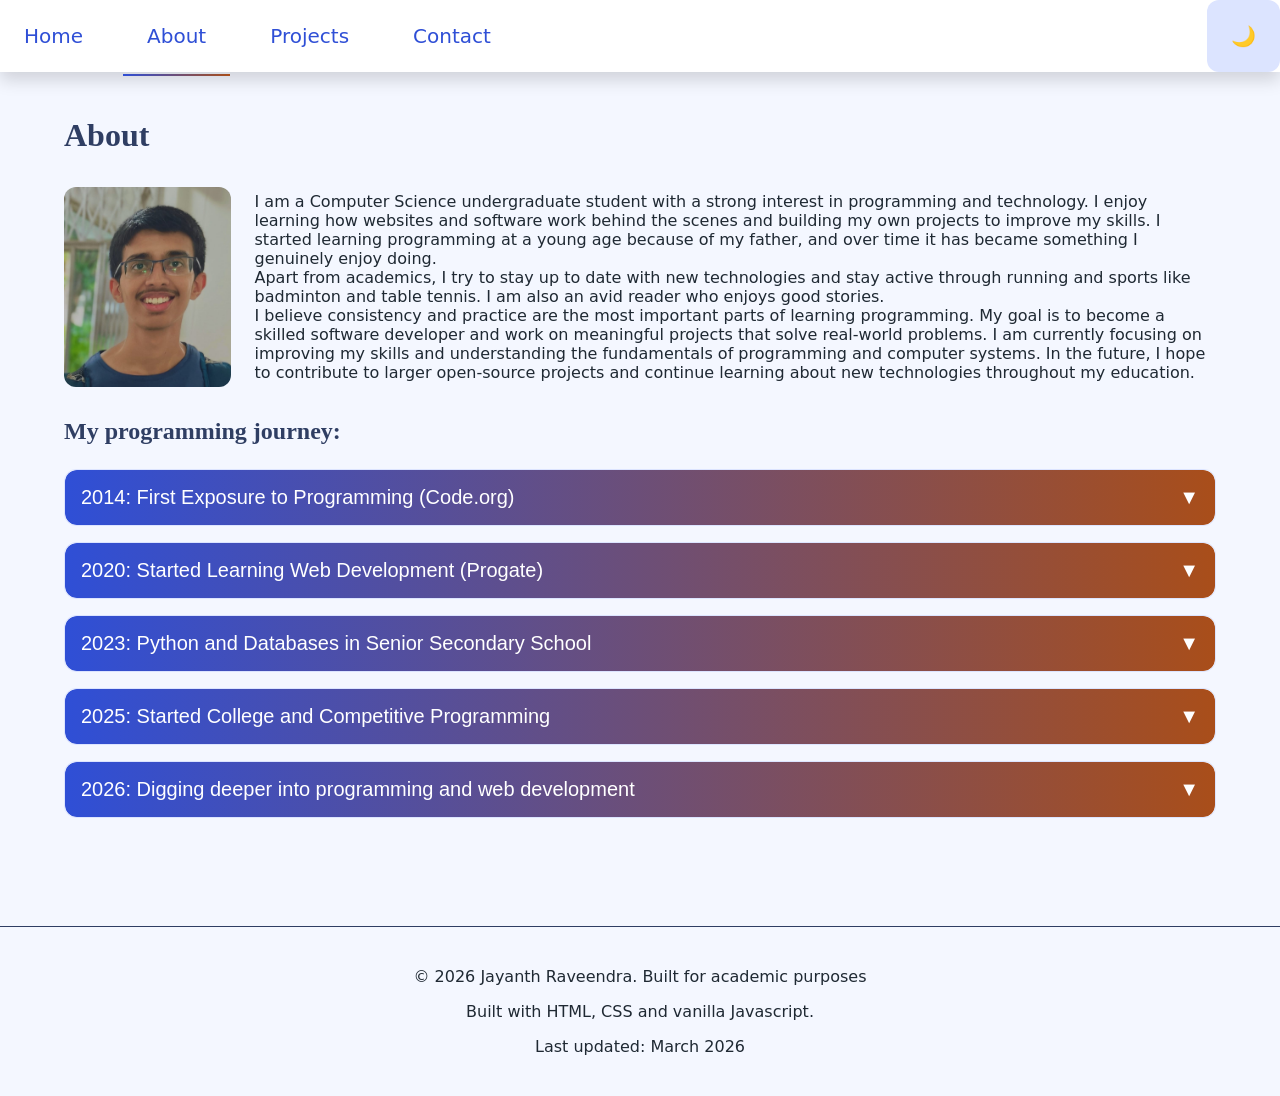
==== about.html @ 7b7f4084 "Final commit - critical fixes - Added no-js.css to handle Javascript disabled properly - Modified th" ====
<!DOCTYPE html>
<html lang="en">
    <head>
        <meta name="viewport" content="width=device-width, initial-scale=1">
        <link rel="stylesheet" href="css/style.css">
        <noscript>
            <link rel="stylesheet" href="css/no-js.css">
        </noscript>
        <link rel="icon" type="image/png" href="images/favicon.png">
        <meta charset="utf-8">
        <title>About</title>
        <script src="js/flash-theme.js"></script>
    </head>
    <body>
        <div id="progress-bar" role="progressbar" aria-valuemin="0" aria-valuemax="100" aria-valuenow="0"></div>
        <a href="#main-content" class="skip-link">Skip to main content</a>

        <header>
            <nav class="navbar">
                <a href="index.html">Home</a>
                <a href="about.html" class="active">About</a>
                <a href="projects.html">Projects</a>
                <a href="contact.html">Contact</a>
                <button id="theme-toggle" class="btn-animated" aria-label="Toggle dark mode" aria-pressed="false">🌙</button>
            </nav>
        </header>
        
        <main id="main-content">
            <h1 class="page-title">About</h1>
        
            <div class="about-statement">   
                <img id="self-img" src="images/pfp.jpg" alt="Profile photo of Jayanth Raveendra" height="200" width="200">
                <p>
                    I am a Computer Science undergraduate student with a strong interest in programming and technology.
                    I enjoy learning how websites and software work behind the scenes and building my own projects to
                    improve my skills. I started learning programming at a young age because of my father, and over time
                    it has became something I genuinely enjoy doing. <br>
                    Apart from academics, I try to stay up to date with
                    new technologies and stay active through running and sports like badminton and table tennis. I am also 
                    an avid reader who enjoys good stories. <br>
                    I believe consistency and practice are the most important parts
                    of learning programming. My goal is to become a skilled software developer and work on meaningful projects
                    that solve real-world problems. I am currently focusing on improving my skills and understanding the
                    fundamentals of programming and computer systems. In the future, I hope to contribute to larger open-source
                    projects and continue learning about new technologies throughout my education.
                </p>
            </div>

            <h2 class="timeline-title">My programming journey:</h2>
            <ul id="timeline">
                <li>
                    <button class="toggle" aria-expanded="false">2014: First Exposure to Programming (Code.org)</button>
                    <div class="content">
                        My father started my programming journey when I was in primary school.
                        I learnt to code on a great website called <a href="https://code.org/en-US" target="_blank" rel="noopener noreferrer">Code.org</a>.
                        It taught basic coding concepts with great stories and block coding.
                        Code.org had a concept of 'Hour of Code' where they had activities 
                        that would take an hour and would be a good learning experience.
                        It taught me my basics and made me really enjoy coding.
                        I also dabbled in the turtle drawing software and QBASIC in middle school.
                    </div>
                </li>

                <li>
                    <button class="toggle" aria-expanded="false">2020: Started Learning Web Development (Progate)</button>
                    <div class="content">
                        When COVID began, I felt like learning new things and spending my time well. 
                        I came across a website called <a href="https://progate.com/" target="_blank" rel="noopener noreferrer">Progate.com</a>
                        that taught Web develeopment for free. I learnt about HTML, CSS and even Javascript there. My father encouraged me to
                        try more languages on the website, and together we completed the basics of many languages - more about this is available
                        in the <a href="projects.html">Projects page</a>.
                    </div>
                </li>

                <li>
                    <button class="toggle" aria-expanded="false">2023: Python and Databases in Senior Secondary School</button>
                    <div class="content">
                        During my 11th and 12th grades, I took Computer Science as my elective under Science stream.
                        I learnt about Python in-depth and was introduced to MySQL and how to interact with the DBMS using Python.
                        My teacher insisted on knowing how and what Python's built-in functions did and always made us code their functionality manually.
                        As part of the mandatory project, I built a cooking guide with two of my classmates using Python's tkinter library and mySQL.
                        The program could accept new recipes from the user, search for recipes from the connected MySQL database, generate meal plans
                        for the week and accomodate dietary restrictions.
                    </div>
                </li>

                <li>
                    <button class="toggle" aria-expanded="false">2025: Started College and Competitive Programming</button>
                    <div class="content">
                        My journey took on new wings in college: I learnt C and academics required
                        constant practice and learning of various interesting topics like recursion,
                        dynamic programming, structs, file operations, makefiles, etc. I started competetive
                        programming on various websites like Codeforces, CSES, Leetcode, Atcoder and USACO.
                        I participated in multiple Codeforces contests as a rated participant. I also
                        participated in various hackathons held in the college: build2break and Megathon 2025.
                        I got hand-on learning from these events. These experiences helped me in making the CLI
                        version of 'Twixt!' using only C - more on the <a href="projects.html">Projects page</a>.
                        I also worked on keeping myself fit - I ran in an untimed 5k run with my friends,
                        which was enjoyable and really showed me the importance of grit and perseverance.
                    </div>
                </li>

                <li>
                    <button class="toggle" aria-expanded="false">2026: Digging deeper into programming and web development</button>
                    <div class="content">
                        In the second semester, I built upon C and learnt C++ and its STL. 
                        I participated in more Codeforces contests and also Lockout 2026. 
                        Learnt about different data structures: stacks, queues, heaps, binary trees,
                        graphs and algorithms like BFS, DFS, Kahn's.
                        I also learnt shell-scripting, Python, HTML, CSS and Javascript, which have 
                        been very interesting and have broadened my skill set and experience. For example,
                        I have custom active shell-scripts running on my laptop to fix small bugs in my Linux Fedora distro.
                        Furthermore, I ran a timed 5k run finishing it in 30 minutes which is my current personal best.
                    </div>
                </li>
            </ul>

            <div id="resume-prompt" hidden aria-live="polite">
                Resume where you left off?
                <button id="resume-btn" class="btn-animated">Yes</button>
            </div>
        </main>
        
        <footer>
            <p>©️ 2026 Jayanth Raveendra. Built for academic purposes</p>
            <p>Built with HTML, CSS and vanilla Javascript.</p>
            <p>Last updated: March 2026</p>
        </footer>

        <script src="js/toggle.js"></script>
        <script src="js/timeline.js"></script>
        <script type="module" src="js/import-progress.js"></script>
    </body>
</html>
---- css/style.css ----
:root {
    /* Colour Palette - default light theme*/
    --colour-bg: #f4f7ff;
    --colour-surface: #ffffff;
    --colour-primary: #2f4fd6;
    --colour-primary-dark: #2f3e63;                             
    --colour-accent: #A94E1A;
    --colour-text: #1f2933;
    --colour-text-muted: #6b7280;
    --colour-border: #dce4ff;
    --colour-form: #ccc;
    --colour-shadow: #00000026;

    /* Typographic pairing */
    --font-display: "PlayFair Display", serif;
    --font-body: "Inter", system-ui, sans-serif;

    /* Type scale */
    --text-xs: 0.8rem;
    --text-s: 1rem;
    --text-m: 1.25rem;
    --text-l: 1.56rem;
    --text-xl: 1.95rem;
    --text-xxl: 2.44rem;

    /* Spacing scale */
    --space-xxs: 0.25rem;
    --space-xs: 0.5rem;
    --space-s: 0.75rem;
    --space-m: 1rem;
    --space-l: 1.5rem;
    --space-xl: 2rem;
    --space-xxl: 3rem;

    /* Micro interaction easing curve */
    --ease-smooth: cubic-bezier(0.2, 0.8, 0.2, 1);

    /* Motion distance scale */
    --move-small: -3px;
    --move-medium: -4px;
    --move-large: -6px;
}

[data-theme="dark"] {
    --colour-bg: #0f172a;
    --colour-surface: #1e293b;
    --colour-primary: #7c95ff;
    --colour-primary-dark: #93a6ff;
    --colour-accent: #f4a261;
    --colour-text: #e5e7eb;
    --colour-text-muted: #94a3b8;
    --colour-border: #334155;
    --colour-shadow: #595959;
}

:focus-visible {
    outline: 2px solid var(--colour-primary);
    outline-offset: 2px;
}

.skip-link { /* For hiding the skip to main content link (accessibility feature)*/
    position: absolute;
    top: -100px;
    left: 0;
    padding: var(--space-s) var(--space-m);
    background: var(--colour-primary);
    color: var(--colour-surface);
    z-index: 100;
}

.skip-link:focus {
    top: var(--space-s);
}

*,
*::before,
*::after {
  box-sizing: border-box;
}

.btn-animated {
    transition: transform 0.4s var(--ease-smooth),
                box-shadow 0.3s var(--ease-smooth);
}

.btn-animated:hover,
.btn-animated:focus-visible {
    transform: translateY(var(--move-medium));
    box-shadow: 0 var(--space-s) var(--space-m) var(--colour-shadow);
}

.btn-animated:active {
    transform: translateY(0);
    box-shadow: 0 var(--space-xs) var(--space-s) var(--colour-shadow);
}

header {
    position: sticky;
    top: 0;
    z-index: 1000;
    background: var(--colour-surface);
    box-shadow: 0 var(--space-xs) var(--space-m) var(--colour-shadow);
}

.navbar {
    display: flex;
    
    gap: var(--space-m);
    align-items: center;
    background: var(--colour-surface); 
}

.navbar a {
    display: inline-flex;
    position: sticky;
    top: 0;
    align-items: center;
    justify-content: center;
    padding: var(--space-l);
    color: var(--colour-primary);
    font-size: var(--text-m);
    background: var(--colour-surface);   
    border-radius: var(--space-s);                  
    text-decoration: none;
}

.navbar a::after {
    content: "";
    position: absolute;
    left: 0;
    bottom: -4px;
    width: 0%;
    height: 2px;

    background: linear-gradient(
        90deg,
        var(--colour-primary),
        var(--colour-accent)
    );

    transition: width 0.3s ease;
}

.navbar a:hover::after,
.navbar a:focus-visible::after {
    width: 100%;
}

.navbar a.active::after {
    width: 100%;
}

#theme-toggle {
    font-size: var(--text-m);
    border: none;
    margin-left: auto;
    padding: var(--space-l);
    cursor: pointer;
}

#theme-toggle:hover {
    background: var(--colour-primary-dark);
}

html, body {
    min-height: 100vh;
    margin: 0; 
}

main {
    flex: 1;
    width: 100%;
    max-width: 1200px;       
    margin: 0 auto;          
    padding: var(--space-l);
}

body {
    display: flex;
    flex-direction: column;
    font-family: var(--font-body);
    color: var(--colour-text);
    font-size: var(--text-s);
    transition: background 0.5s ease, color 0.5s ease;
    background: var(--colour-bg);
}

.page-title {
    opacity: 0;
    transform: translateY(var(--space-l));
    animation: fadeUp 0.4s ease forwards;
    grid-column: 1/-1;
}

h1, h2, h3, h4 {
    font-family: var(--font-display);
    color: var(--colour-primary-dark);
}

p {
    font-family: var(--font-body);
    color: var(--colour-text);
}

a {
    color: var(--colour-primary);
}

section {
    margin-bottom: var(--space-xl);
}

button {
    background: var(--colour-border);
    color: var(--colour-text);
    padding: var(--space-xs) var(--space-m);
    border-radius: var(--space-s);
}

footer {
    margin-top: 60px;
    padding: var(--space-l);
    text-align: center;
    font-size: var(--text-s);
    border-top: 1px solid var(--colour-primary-dark);
}

/* For the Home page */ 

.hero > * {
    opacity: 0;
    transform: translateY(var(--space-l));
    animation: fadeUp 0.4s ease forwards;
}

.hero {
    padding-top: 80px;
    padding-bottom: var(--space-xxl);
    display: flex;
    flex-direction: column;
    justify-content: center;
    align-items: center;
    text-align: center;
    padding: var(--space-xl);
}

.hero-title {
    font-size: var(--text-xxl);
    margin-bottom: var(--space-s);

    background: linear-gradient(
        90deg,
        var(--colour-primary),
        var(--colour-accent)
    );
    background-clip: text;
    -webkit-background-clip: text;

    color: transparent;
    -webkit-text-fill-color: transparent;
}

.hero-tagline {
    animation-delay: 0.1s;
}

.hero-subtitle {
    font-size: var(--text-m);
    margin-bottom: var(--space-m);
    animation-delay: 0.2s;
    max-width: 650px;
}

.hero-buttons {
    display: flex;
    align-items: center;
    justify-content: center;
    gap: var(--space-l);
    margin-top: var(--space-l);
    animation-delay: 0.3s;
}

.hero-btn {
    display: inline-flex;          
    align-items: center;
    justify-content: center;

    font-size: var(--text-m);
    color: var(--colour-surface);

    background: linear-gradient(
        135deg,
        var(--colour-primary),
        var(--colour-accent)
    );
    
    padding: var(--space-m) var(--space-l);
    border-radius: var(--space-s);

    text-decoration: none;
}

.hero-btn.secondary {
    background: linear-gradient(
        135deg,
        var(--colour-primary),
        var(--colour-accent)
    );
}

.home-skills {
    opacity: 0;
    transform: translateY(var(--space-l));
    animation: fadeUp 0.4s ease forwards;
    margin-top: var(--space-xl);
    animation-delay: 0.4s;
}

.home-skills h2 {
    text-align: center;
}

.home-skills ul {
    list-style: none;
    padding: 0;
    display: flex;
    gap: var(--space-m);
    flex-wrap: wrap;
    justify-content: center;
}

.home-skills li {
    background: var(--colour-surface);
    border: 1px solid var(--colour-border);
    padding: var(--space-s) var(--space-m);
    border-radius: var(--space-s);
    box-shadow: 0 var(--space-xs) var(--space-s) var(--colour-shadow);
}

.home-skills li:hover {
    transform: translateY(var(--move-small));
    box-shadow: 0 var(--space-s) var(--space-m) var(--colour-shadow);
}

@keyframes fadeUp {
    to {
        opacity: 1;
        transform: translateY(0);
    }
}

/* For the Projects page */

.project-title {
    background: linear-gradient(
        90deg,
        var(--colour-primary),
        var(--colour-accent)
    );
    background-clip: text;
    -webkit-background-clip: text;

    color: transparent;
    -webkit-text-fill-color: transparent;
}

.card {
    background: var(--colour-surface);
    border: 1px solid var(--colour-border);
    padding: var(--space-l);
    border-radius: var(--space-s);
    margin: var(--space-m);
    overflow: hidden;

    box-shadow:
        0 var(--space-xs) var(--space-m) var(--colour-shadow);

    transition: transform 0.3s ease,
                box-shadow 0.3s ease;
}

.card:hover {
    transform: translateY(var(--move-large)) scale(1.02);
    box-shadow:
        0 var(--space-m) var(--space-l) var(--colour-shadow);
}

.card img {
    width: 100%;
    aspect-ratio: 16/9; 
    object-fit: cover;
    display: block;
    border-radius: var(--space-s);
}

.project-link {
    display: inline-flex;
    align-items: center;
    gap: var(--space-s);
    margin-top: var(--space-m);

    text-decoration: none;
    font-weight: 500;
    color: var(--colour-primary);
}

.project-link::after {
    content: "→";
    transition: transform 0.2s ease;
}

.project-link:hover::after {
    transform: translateX(var(--space-xs));
}

.hidden {
    opacity: 0;
    transform: translateY(var(--space-xl));
}

.show {
    animation: fadeUp 0.4s ease forwards;
}

/* For the About page */

.about-statement {
    display: flex;
    align-items: center;
    gap: var(--space-l);
    opacity: 0;
    transform: translateY(var(--space-l));
    animation: fadeUp 0.4s ease forwards;
    animation-delay: 0.1s;
}

#self-img {
    width: 200px;
    height: 200px;
    object-fit: cover;
    border-radius: var(--space-s);
}

.timeline-title {
    opacity: 0;
    transform: translateY(var(--space-l));
    animation: fadeUp 0.4s ease forwards;
    animation-delay: 0.2s;
}

#timeline {
    list-style: none;
    padding: 0;
    margin: var(--space-l) 0;
}

#timeline li {
    margin-bottom: var(--space-m);
    border: 1px solid var(--colour-border);
    border-radius: var(--space-s);
    overflow: hidden;
    background: var(--colour-surface);

    transition: transform 0.2s ease, box-shadow 0.2s ease;
    opacity: 0;
    transform: translateY(var(--space-l));
    animation: fadeUp 0.4s ease forwards;
}

#timeline li:nth-child(1) {
    animation-delay: 0.1s;
}

#timeline li:nth-child(2) {
    animation-delay: 0.2s;
}

#timeline li:nth-child(3) {
    animation-delay: 0.3s;
}

#timeline li:nth-child(4) {
    animation-delay: 0.4s;
}

#timeline li:nth-child(5) {
    animation-delay: 0.5s;
}

#timeline li:hover {
    transform: translateY(var(--move-small)) scale(1.01);
    box-shadow: 0 var(--space-xs) var(--space-m) var(--colour-shadow);
}

.content {
    max-height: 0;
    overflow: hidden;
    padding: 0 var(--space-m);
    transition: max-height 0.5s cubic-bezier(0.4, 0, 0.2, 1), padding 0.4s ease;
    line-height: 1.6;
}

.content.open {
    max-height: 500px;
    padding: var(--space-m);
}

.toggle {
    width: 100%;
    text-align: left;
    padding: var(--space-m);
    font-size: var(--text-m);
    background: linear-gradient(
        90deg,
        var(--colour-primary),
        var(--colour-accent)
    );
    color: white;
    border: none;
    cursor: pointer;
    
    display: flex;
    justify-content: space-between;
    align-items: center;
}

.toggle::after {
    content: "▼";
    transition: transform 0.3s ease;
}

.toggle[aria-expanded="true"]::after {
    transform: rotate(180deg);
}

#resume-prompt {
    opacity: 1;
    transition: opacity 0.5s ease;
    position: fixed;
    bottom: var(--space-l);
    right: var(--space-l);
    background: var(--colour-surface);
    border: 1px solid var(--colour-border);
    padding: var(--space-m);
    border-radius: var(--space-s);
    box-shadow: 0 var(--space-xs) 10px var(--colour-shadow);
    z-index: 1000;
}

#resume-btn {
    background: linear-gradient(
        135deg,
        var(--colour-primary),
        var(--colour-accent)
    );
    color: var(--colour-surface);
    border: none;
}

.fade-out {
    opacity: 0 !important;
    pointer-events: none; /* Prevents clicking the button while it's fading */
}

#progress-bar {
    position: fixed;
    top: 0;
    left: 0;
    height: 4px;
    width: 0%;
    background: linear-gradient(
        90deg,
        var(--colour-primary),
        var(--colour-accent)
    );
    z-index: 2000;
    transition: width 0.1s linear;
}

/* For the Contact page*/

.contact-layout {
    max-width: 800px;
}

.contact-links {
    display: flex;
    flex-direction: column;
    gap: var(--space-s);
    margin: 0 0 var(--space-l) 0;
}

.icon {
    width: var(--space-m);
    height: var(--space-m);
    margin-right: var(--space-s);
    vertical-align: middle;
}

.contact-link {
    display: flex;
    align-items: center;
    gap: var(--space-s);
    text-decoration: none;
    padding: var(--space-m);
    border-radius: var(--space-s);
    background: var(--colour-surface);
    border: 1px solid var(--colour-border);
    color: var(--colour-text);
    font-weight: 500;

    opacity: 0;
    transform: translateY(var(--space-l));
    animation: fadeUp 0.4s ease forwards;
    transition: transform 0.2s ease,
                box-shadow 0.2s ease,
                border-left 0.2s ease;
}

.contact-link:hover,
.contact-link:focus-visible {
    transform: translateX(6px);
    border-left: var(--space-xs) solid var(--colour-primary);
    box-shadow: 0 var(--space-xs) var(--space-m) var(--colour-shadow);
}

.contact-link:nth-child(1) {
    animation-delay: 0.1s;
}

.contact-link:nth-child(2) {
    animation-delay: 0.2s;
}

.contact-link:nth-child(3) {
    animation-delay: 0.3s;
}

.contact-message {
    opacity: 0;
    transform: translateY(var(--space-l));
    animation: fadeUp 0.4s ease forwards;
    animation-delay: 0.4s;
    text-align: left;
}

#contact-form {
    margin: var(--space-l) 0 0 0;
}

.form-group label {
    display: block;
    margin-bottom: var(--space-xs);
    font-weight: 500;
}

.form-group {
    opacity: 0;
    transform: translateY(var(--space-l));
    animation: fadeUp 0.4s ease forwards;
}

@keyframes fadeInOnly {
    to {
        opacity: 1;
    }
}

.form-btn {
    opacity: 0;
    animation: fadeUp 0.4s ease forwards;
}

.form-group:nth-of-type(1) {
    animation-delay: 0.5s;
}

.form-group:nth-of-type(2) {
    animation-delay: 0.6s;
}

.form-group:nth-of-type(3) {
    animation-delay: 0.7s;
}

.form-btn {
    opacity: 0;
    animation: fadeInOnly 0.4s ease forwards;
    animation-delay: 0.8s;

    background: linear-gradient(
        135deg,
        var(--colour-primary),
        var(--colour-accent)
    );
    color: var(--colour-surface);
    border: none;
    padding: var(--space-m) var(--space-xl);
    margin-top: var(--space-s);
    font-size: var(--text-s);
    cursor: pointer;
}

input, textarea {
    width: 100%;
    padding: var(--space-s);
    border: 2px solid var(--colour-form);
    border-radius: var(--space-s);
    font-family: var(--font-body);
    transition: border-color 0.2s ease;
}

textarea {
    height: calc(var(--space-xxl) * 2.5);
}

input:focus, textarea:focus {
    outline: none; 
    border-color: var(--colour-primary);
    transition: border-color 0.2s ease;
}

input.error, textarea.error {
    border-color: var(--colour-accent);
}

input.success, textarea.success {
    border-color: var(--colour-primary);
}

.error-message {
    color: var(--colour-accent);
    font-size: var(--text-xs);
    height: var(--space-s);
    display: block;
}

.form-hidden {
    opacity: 0;
    transform: translateY(var(--space-l));
    transition: opacity 0.3s ease, transform 0.3s ease;
}

#form-success {
    max-width: 500px;
    margin: var(--space-xl) auto;
    padding: var(--space-m) var(--space-l);

    background: var(--colour-surface);
    border: 1px solid var(--colour-border);
    border-left: 5px solid var(--colour-primary);
    border-radius: var(--space-s);

    box-shadow: 0 var(--space-xs) var(--space-m) var(--colour-shadow);

    text-align: center;
    font-weight: 500;

    opacity: 0;
    transform: translateY(var(--space-l));
}

.form-success-show {
    animation: fadeUp 0.5s var(--ease-smooth) forwards;
}

@media (max-width: 600px) { /* Mobile view - resizing elements and switching to vertical stacked layout */
    .layout { 
        display: grid;
        grid-template-columns: 1fr;
        gap: var(--space-s);
    }

    body {
        flex-direction: column;
        font-size: var(--text-s);
        padding: var(--space-s);
        max-width: 600px;
        margin: 0 auto;
    }

    .hero {
        min-height: 60vh;
        padding: var(--space-l);
    }

    .hero-buttons {
        flex-direction: column;
        align-items: center;
    }

    .hero-btn {
        width: 100%;
        max-width: 250px;
    }

    .hero-title {
        font-size: var(--text-xl);
    }

    .hero-subtitle {
        font-size: var(--text-m);
    }

    .navbar {
        display: flex;
        flex-wrap: wrap;
        align-items: center;
        gap: var(--space-s);
        padding: var(--space-xs) var(--space-xs);
    }

    .navbar a {
        font-size: var(--text-m);
        padding: var(--space-l) var(--space-xs);
    }

    #theme-toggle {
        width: 100%;
        text-align: center;
        padding: var(--space-s); 
        margin-top: var(--space-xxs);
        order: 2;   
        margin-left: 0;
    }

    .about-statement {
        flex-direction: column;
        text-align: center;
    }
}

@media (min-width: 1024px) {  /* Switching to non-uniform CSS grid for laptop and desktop */
    .layout {
        display: grid;
        grid-template-columns: repeat(3, 1fr);
        grid-auto-rows: minmax(120px, auto);
    }

    .hero {
        grid-column: 1 / -1;
    }

    footer {
        grid-column: 1 / -1;
    }
}

@media (prefers-reduced-motion: reduce) {
    *,
    *::before,
    *::after {
        /* Makes animations and transitions complete instantly, otherwise if disabled outright the elements stay at opacity 0 and never reach opacity 1 */
        animation-duration: 0.01ms !important;
        animation-iteration-count: 1 !important;
        transition-duration: 0.01ms !important;
        scroll-behavior: auto !important;
        animation-delay: 0ms !important;    /* Overrides all staggered animation and transition delays */
        transition-delay: 0ms !important;
    }
}
---- css/no-js.css ----
#theme-toggle {
    display: none !important;   /* Hide the theme toggle button since it requires JS to function */
}

/* Projects Page: Makes cards visible without Intersection Observer */
.hidden {
    opacity: 1 !important;
    transform: none !important;
}

/* About Page: Keeps timeline items expanded */
.content {
    max-height: none !important;
    padding: var(--space-m) !important;
}

/* About Page: Hides the toggle arrow since it is no longer interactive */
.toggle::after {
    display: none !important;
}

.toggle {
    cursor: default !important; /* Changes the cursor so the button doesn't imply interactivity */
}
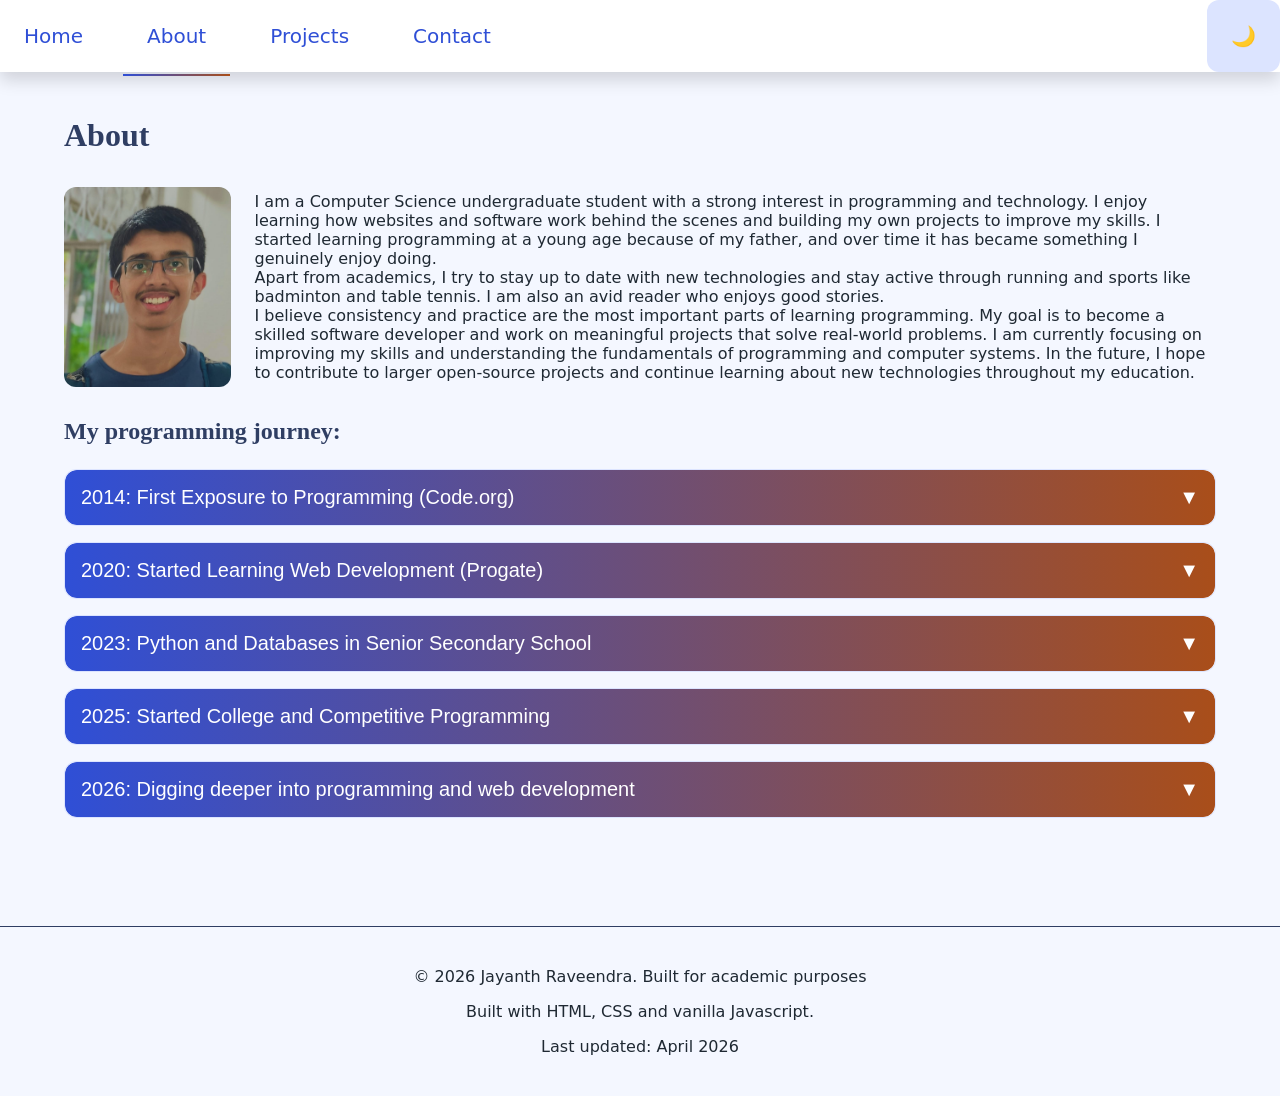
==== commit 1ea4ac2f: "Update footer - Updated footer's last updated - Fixed typos in About page" ====
--- a/about.html
+++ b/about.html
@@ -66,7 +66,7 @@
                     <div class="content">
                         When COVID began, I felt like learning new things and spending my time well. 
                         I came across a website called <a href="https://progate.com/" target="_blank" rel="noopener noreferrer">Progate.com</a>
-                        that taught Web develeopment for free. I learnt about HTML, CSS and even Javascript there. My father encouraged me to
+                        that taught Web development for free. I learnt about HTML, CSS and even Javascript there. My father encouraged me to
                         try more languages on the website, and together we completed the basics of many languages - more about this is available
                         in the <a href="projects.html">Projects page</a>.
                     </div>
@@ -78,9 +78,9 @@
                         During my 11th and 12th grades, I took Computer Science as my elective under Science stream.
                         I learnt about Python in-depth and was introduced to MySQL and how to interact with the DBMS using Python.
                         My teacher insisted on knowing how and what Python's built-in functions did and always made us code their functionality manually.
-                        As part of the mandatory project, I built a cooking guide with two of my classmates using Python's tkinter library and mySQL.
+                        As part of the mandatory project, I built a cooking guide with two of my classmates using Python's tkinter library and MySQL.
                         The program could accept new recipes from the user, search for recipes from the connected MySQL database, generate meal plans
-                        for the week and accomodate dietary restrictions.
+                        for the week and accommodate dietary restrictions.
                     </div>
                 </li>
 
@@ -89,11 +89,11 @@
                     <div class="content">
                         My journey took on new wings in college: I learnt C and academics required
                         constant practice and learning of various interesting topics like recursion,
-                        dynamic programming, structs, file operations, makefiles, etc. I started competetive
+                        dynamic programming, structs, file operations, makefiles, etc. I started competitive
                         programming on various websites like Codeforces, CSES, Leetcode, Atcoder and USACO.
                         I participated in multiple Codeforces contests as a rated participant. I also
                         participated in various hackathons held in the college: build2break and Megathon 2025.
-                        I got hand-on learning from these events. These experiences helped me in making the CLI
+                        I got hands-on learning from these events. These experiences helped me in making the CLI
                         version of 'Twixt!' using only C - more on the <a href="projects.html">Projects page</a>.
                         I also worked on keeping myself fit - I ran in an untimed 5k run with my friends,
                         which was enjoyable and really showed me the importance of grit and perseverance.
@@ -105,11 +105,11 @@
                     <div class="content">
                         In the second semester, I built upon C and learnt C++ and its STL. 
                         I participated in more Codeforces contests and also Lockout 2026. 
-                        Learnt about different data structures: stacks, queues, heaps, binary trees,
-                        graphs and algorithms like BFS, DFS, Kahn's.
+                        I learnt about different data structures: stacks, queues, heaps, binary trees,
+                        graphs and algorithms like BFS, DFS, Kahn's, etc.
                         I also learnt shell-scripting, Python, HTML, CSS and Javascript, which have 
                         been very interesting and have broadened my skill set and experience. For example,
-                        I have custom active shell-scripts running on my laptop to fix small bugs in my Linux Fedora distro.
+                        I have custom shell-scripts running on my laptop to fix small bugs in my Linux Fedora distro.
                         Furthermore, I ran a timed 5k run finishing it in 30 minutes which is my current personal best.
                     </div>
                 </li>
@@ -124,7 +124,7 @@
         <footer>
             <p>©️ 2026 Jayanth Raveendra. Built for academic purposes</p>
             <p>Built with HTML, CSS and vanilla Javascript.</p>
-            <p>Last updated: March 2026</p>
+            <p>Last updated: April 2026</p>
         </footer>
 
         <script src="js/toggle.js"></script>
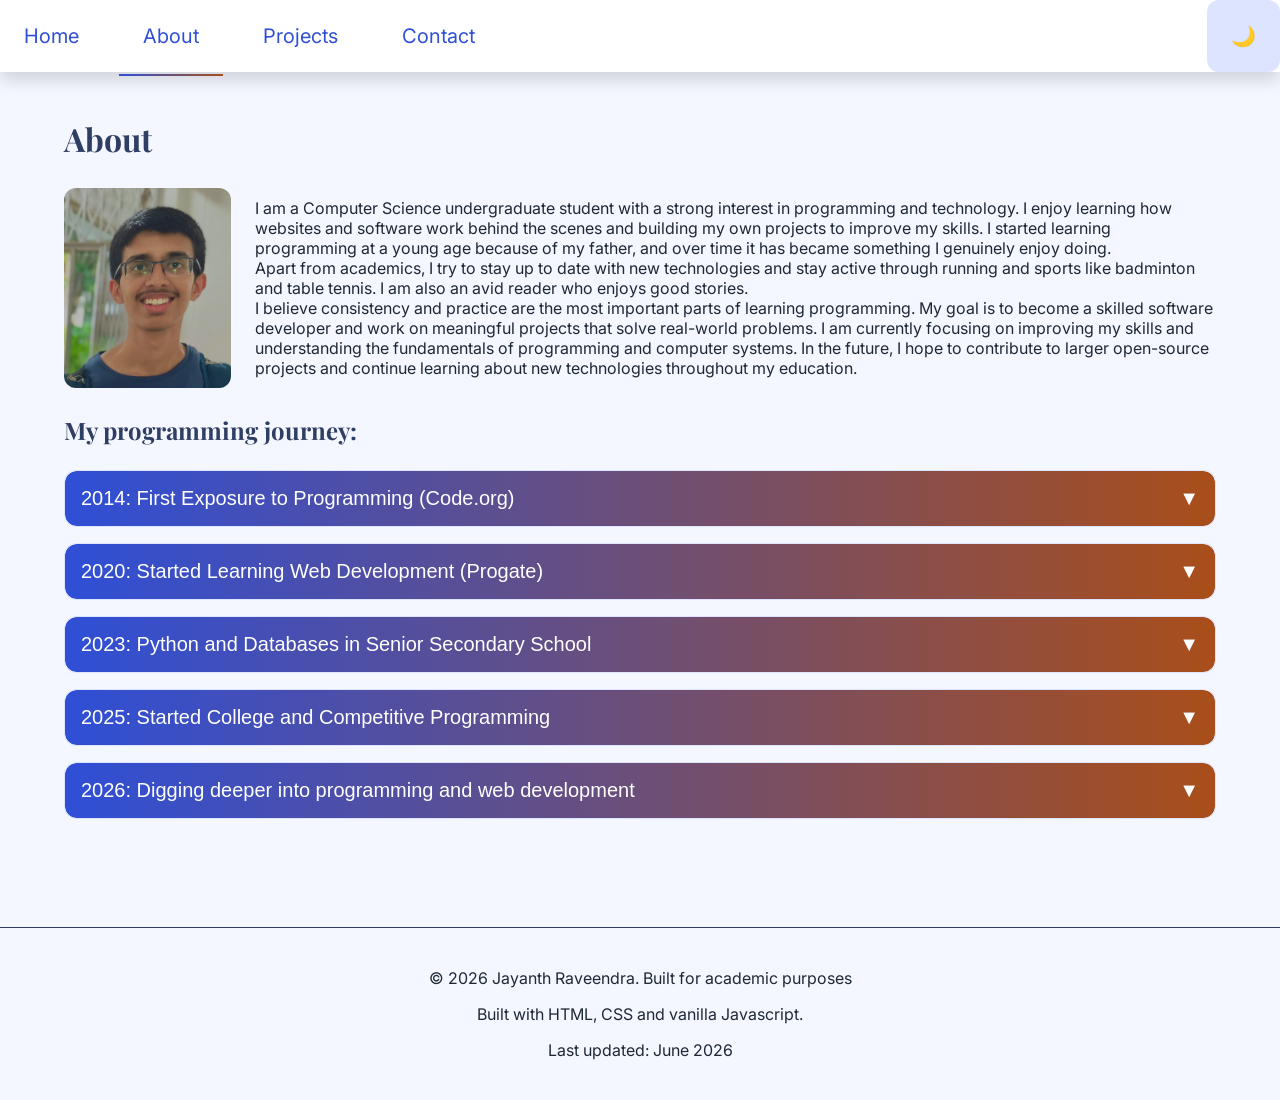
==== commit 325db652: "chore: auto-rebuild projects.html and update timestamps" ====
--- a/about.html
+++ b/about.html
@@ -124,7 +124,7 @@
         <footer>
             <p>©️ 2026 Jayanth Raveendra. Built for academic purposes</p>
             <p>Built with HTML, CSS and vanilla Javascript.</p>
-            <p>Last updated: April 2026</p>
+            <p>Last updated: June 2026</p>
         </footer>
 
         <script src="js/toggle.js"></script>
--- a/css/style.css
+++ b/css/style.css
@@ -1,10 +1,13 @@
+@import url('https://fonts.googleapis.com/css2?family=Playfair+Display:wght@400;700&family=Inter:wght@400;500&display=swap');
+
 :root {
     /* Colour Palette - default light theme*/
     --colour-bg: #f4f7ff;
     --colour-surface: #ffffff;
     --colour-primary: #2f4fd6;
-    --colour-primary-dark: #2f3e63;                             
-    --colour-accent: #A94E1A;
+    --colour-primary-dark: #2f3e63;  
+    --colour-on-primary: #ffffff;                           
+    --colour-accent: #a94e1a;
     --colour-text: #1f2933;
     --colour-text-muted: #6b7280;
     --colour-border: #dce4ff;
@@ -12,7 +15,7 @@
     --colour-shadow: #00000026;
 
     /* Typographic pairing */
-    --font-display: "PlayFair Display", serif;
+    --font-display: "Playfair Display", serif;
     --font-body: "Inter", system-ui, sans-serif;
 
     /* Type scale */
@@ -46,6 +49,7 @@
     --colour-surface: #1e293b;
     --colour-primary: #7c95ff;
     --colour-primary-dark: #93a6ff;
+    --colour-on-primary: #ffffff;
     --colour-accent: #f4a261;
     --colour-text: #e5e7eb;
     --colour-text-muted: #94a3b8;
@@ -286,7 +290,8 @@
     justify-content: center;
 
     font-size: var(--text-m);
-    color: var(--colour-surface);
+    color: var(--colour-on-primary);
+    font-weight: 550;
 
     background: linear-gradient(
         135deg,
@@ -371,6 +376,7 @@
     border-radius: var(--space-s);
     margin: var(--space-m);
     overflow: hidden;
+    min-height: 120px;
 
     box-shadow:
         0 var(--space-xs) var(--space-m) var(--colour-shadow);
@@ -385,12 +391,26 @@
         0 var(--space-m) var(--space-l) var(--colour-shadow);
 }
 
-.card img {
-    width: 100%;
-    aspect-ratio: 16/9; 
-    object-fit: cover;
-    display: block;
-    border-radius: var(--space-s);
+.project-lang-container {
+    font-size: var(--text-xs);
+    color: var(--colour-text-muted);
+    margin-bottom: var(--space-s);
+    display: flex;
+    align-items: center;
+}
+
+.project-lang-dot {
+    display: inline-block;
+    width: 10px;
+    height: 10px;
+    border-radius: 50%;
+    margin-right: 5px;
+}
+
+.project-links-container {
+    margin-top: var(--space-m);
+    display: flex;
+    gap: var(--space-m);
 }
 
 .project-link {
@@ -515,7 +535,7 @@
         var(--colour-primary),
         var(--colour-accent)
     );
-    color: white;
+    color: var(--colour-on-primary);
     border: none;
     cursor: pointer;
     
@@ -553,7 +573,8 @@
         var(--colour-primary),
         var(--colour-accent)
     );
-    color: var(--colour-surface);
+    color: var(--colour-on-primary);
+    font-weight: 550;
     border: none;
 }
 
@@ -693,7 +714,8 @@
         var(--colour-primary),
         var(--colour-accent)
     );
-    color: var(--colour-surface);
+    color: var(--colour-on-primary);
+    font-weight: 550;
     border: none;
     padding: var(--space-m) var(--space-xl);
     margin-top: var(--space-s);
@@ -834,7 +856,6 @@
     .layout {
         display: grid;
         grid-template-columns: repeat(3, 1fr);
-        grid-auto-rows: minmax(120px, auto);
     }
 
     .hero {
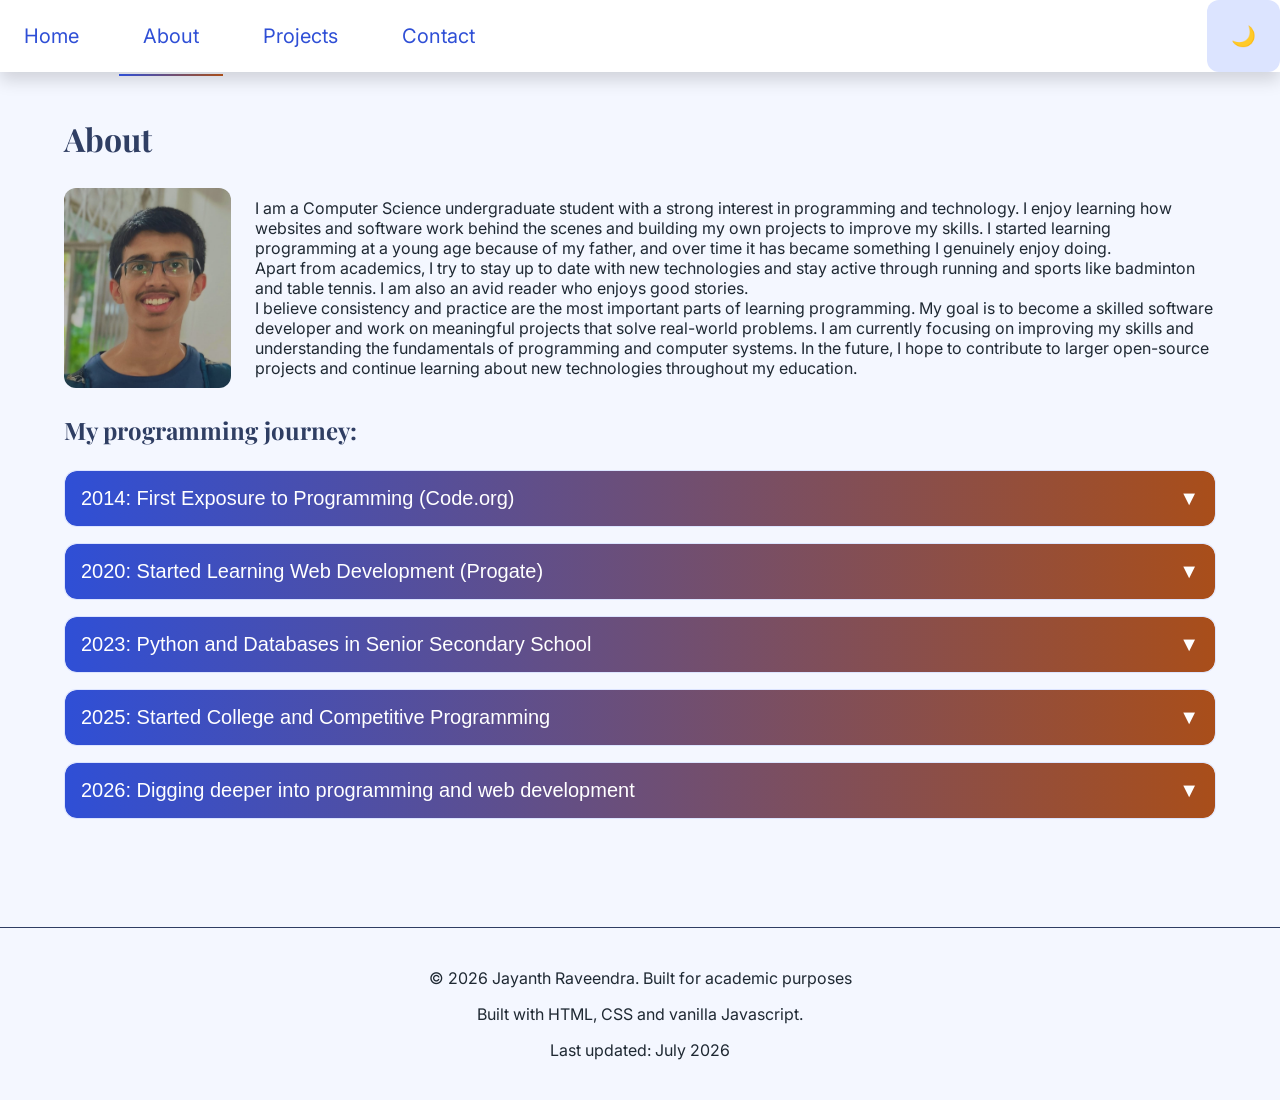
==== commit 9a127d6e: "chore: auto-rebuild projects.html and update timestamps" ====
--- a/about.html
+++ b/about.html
@@ -124,7 +124,7 @@
         <footer>
             <p>©️ 2026 Jayanth Raveendra. Built for academic purposes</p>
             <p>Built with HTML, CSS and vanilla Javascript.</p>
-            <p>Last updated: June 2026</p>
+            <p>Last updated: July 2026</p>
         </footer>
 
         <script src="js/toggle.js"></script>
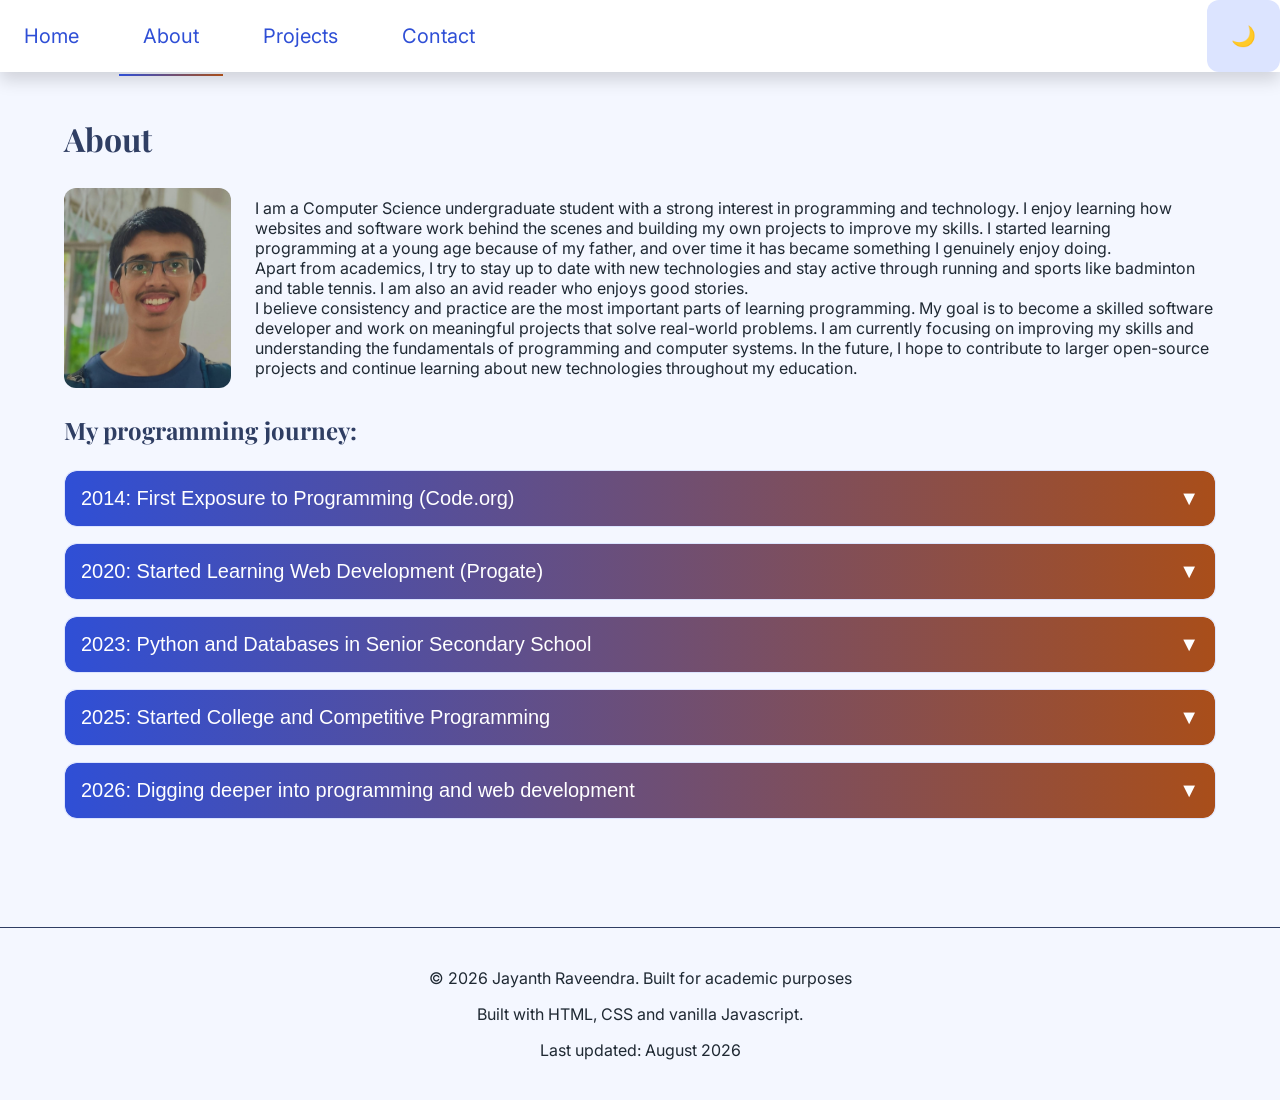
==== commit 2c153afc: "chore: auto-rebuild projects.html and update timestamps" ====
--- a/about.html
+++ b/about.html
@@ -124,7 +124,7 @@
         <footer>
             <p>©️ 2026 Jayanth Raveendra. Built for academic purposes</p>
             <p>Built with HTML, CSS and vanilla Javascript.</p>
-            <p>Last updated: July 2026</p>
+            <p>Last updated: August 2026</p>
         </footer>
 
         <script src="js/toggle.js"></script>
--- a/css/style.css
+++ b/css/style.css
@@ -369,26 +369,34 @@
     -webkit-text-fill-color: transparent;
 }
 
-.card {
+.projects-grid {
+    display: grid;
+    grid-template-columns: repeat(auto-fit, minmax(300px, 1fr));
+    gap: var(--space-l); 
+    align-items: stretch;
+}
+
+.projects-grid .card {
+    display: flex;
+    flex-direction: column;
+    height: 100%;
+    padding: var(--space-l); 
+    box-sizing: border-box;
+    margin: 0;
+    
     background: var(--colour-surface);
     border: 1px solid var(--colour-border);
-    padding: var(--space-l);
     border-radius: var(--space-s);
-    margin: var(--space-m);
     overflow: hidden;
     min-height: 120px;
 
-    box-shadow:
-        0 var(--space-xs) var(--space-m) var(--colour-shadow);
-
-    transition: transform 0.3s ease,
-                box-shadow 0.3s ease;
-}
-
-.card:hover {
+    box-shadow: 0 var(--space-xs) var(--space-m) var(--colour-shadow);
+    transition: transform 0.3s ease, box-shadow 0.3s ease;
+}
+
+.projects-grid .card:hover {
     transform: translateY(var(--move-large)) scale(1.02);
-    box-shadow:
-        0 var(--space-m) var(--space-l) var(--colour-shadow);
+    box-shadow: 0 var(--space-m) var(--space-l) var(--colour-shadow);
 }
 
 .project-lang-container {
@@ -401,24 +409,41 @@
 
 .project-lang-dot {
     display: inline-block;
-    width: 10px;
-    height: 10px;
+    width: var(--space-s);
+    height: var(--space-s);
     border-radius: 50%;
-    margin-right: 5px;
-}
-
-.project-links-container {
-    margin-top: var(--space-m);
-    display: flex;
-    gap: var(--space-m);
+    margin-right: var(--space-xs);
+}
+
+.topic-tags-container {
+    display: flex;
+    flex-wrap: wrap;
+    gap: var(--space-s);
+    margin-bottom: var(--space-m);
+}
+
+.topic-tag {
+    font-size: var(--text-xs);
+    font-weight: 500;
+    background: var(--colour-bg);
+    color: var(--colour-primary);
+    padding: var(--space-s) var(--space-m);
+    border-radius: var(--space-m);
+    border: 1px solid var(--colour-border);
+    transition: background 0.2s ease, transform 0.2s ease;
+}
+
+.projects-grid .project-links-container {
+    margin-top: auto; 
+    display: flex;
+    gap: var(--space-m); 
+    padding-top: var(--space-m); 
 }
 
 .project-link {
     display: inline-flex;
     align-items: center;
     gap: var(--space-s);
-    margin-top: var(--space-m);
-
     text-decoration: none;
     font-weight: 500;
     color: var(--colour-primary);
@@ -793,6 +818,10 @@
         gap: var(--space-s);
     }
 
+    .layout.projects-grid {
+        gap: var(--space-l);
+    }
+
     body {
         flex-direction: column;
         font-size: var(--text-s);
@@ -856,6 +885,10 @@
     .layout {
         display: grid;
         grid-template-columns: repeat(3, 1fr);
+    }
+
+    .layout.projects-grid {
+        grid-template-columns: repeat(auto-fit, minmax(300px, 1fr));
     }
 
     .hero {
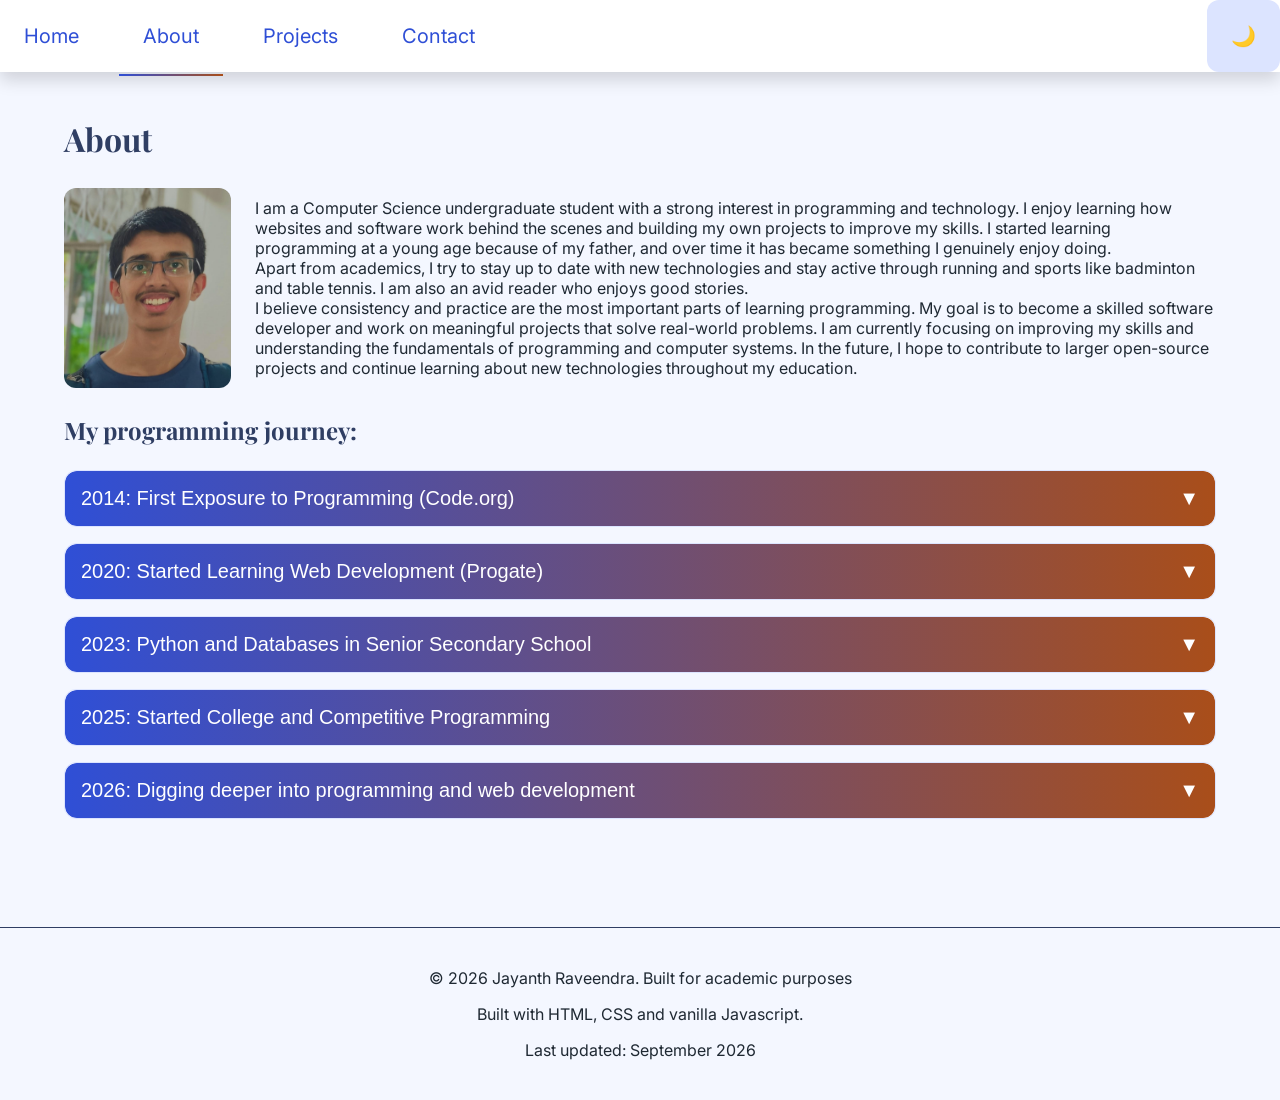
==== commit 10d7bb4d: "chore: auto-rebuild projects.html and update timestamps" ====
--- a/about.html
+++ b/about.html
@@ -124,7 +124,7 @@
         <footer>
             <p>©️ 2026 Jayanth Raveendra. Built for academic purposes</p>
             <p>Built with HTML, CSS and vanilla Javascript.</p>
-            <p>Last updated: August 2026</p>
+            <p>Last updated: September 2026</p>
         </footer>
 
         <script src="js/toggle.js"></script>
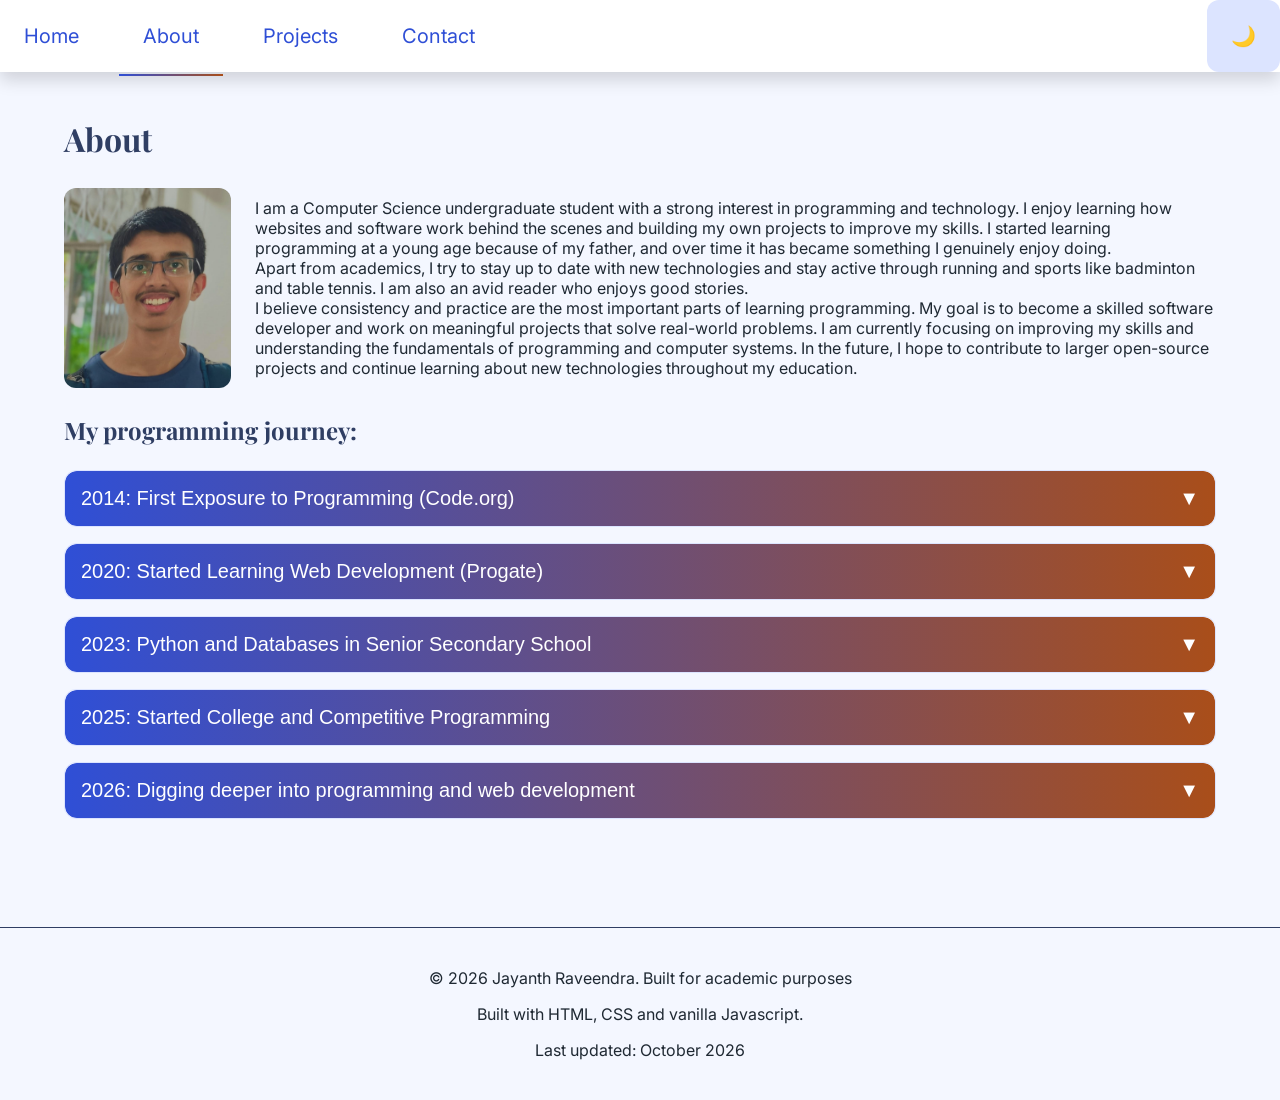
==== commit 7ff7f872: "chore: auto-rebuild projects.html and update timestamps" ====
--- a/about.html
+++ b/about.html
@@ -124,7 +124,7 @@
         <footer>
             <p>©️ 2026 Jayanth Raveendra. Built for academic purposes</p>
             <p>Built with HTML, CSS and vanilla Javascript.</p>
-            <p>Last updated: September 2026</p>
+            <p>Last updated: October 2026</p>
         </footer>
 
         <script src="js/toggle.js"></script>
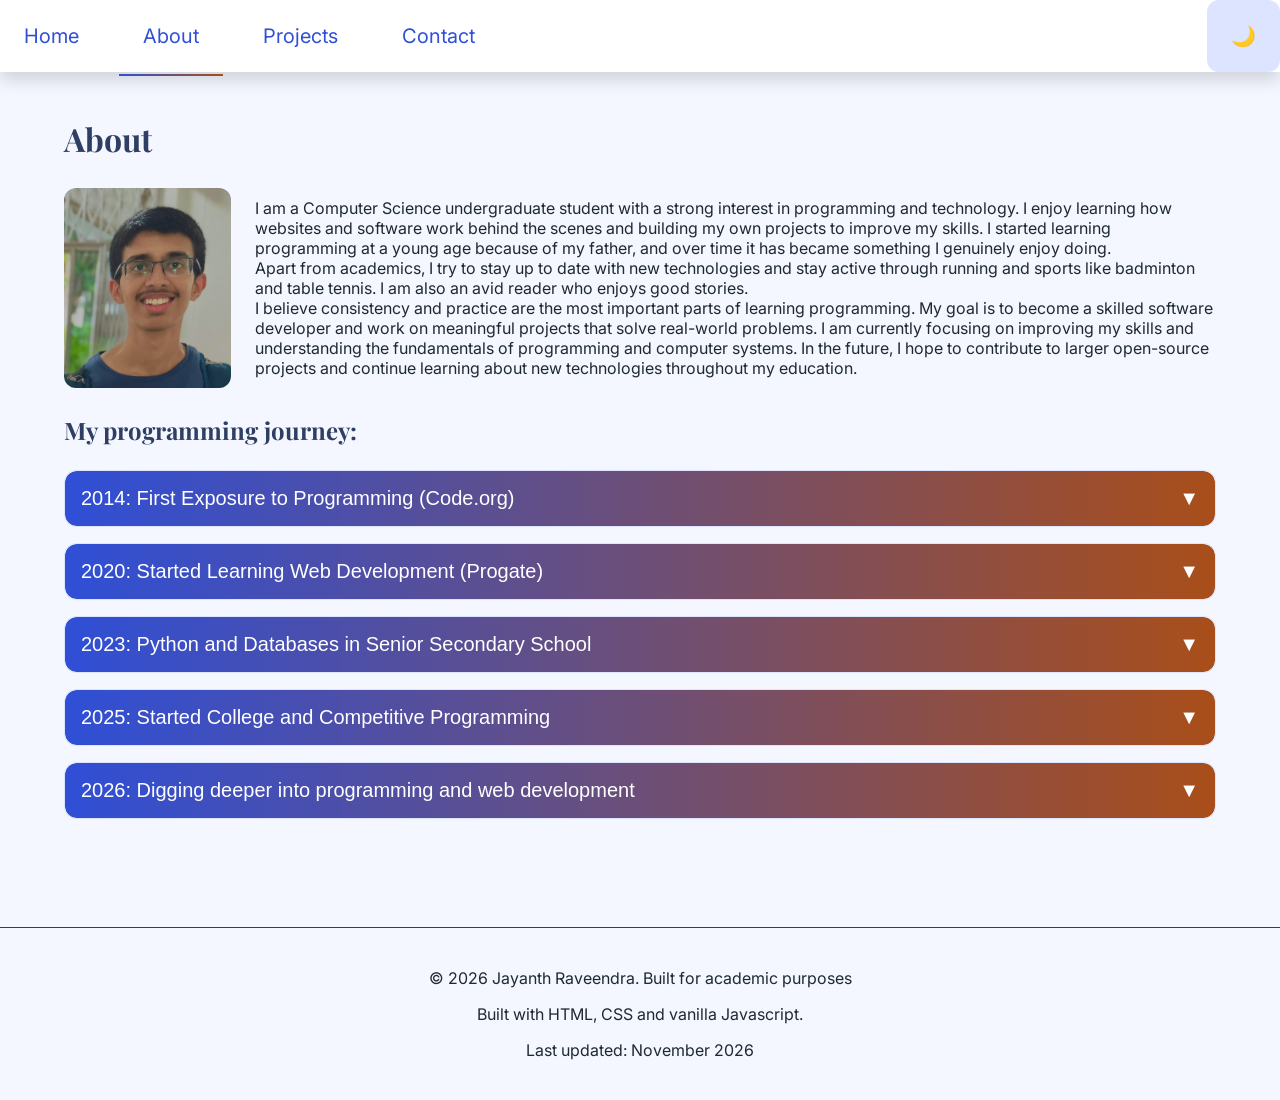
==== commit 20eb79ea: "chore: auto-rebuild projects.html and update timestamps" ====
--- a/about.html
+++ b/about.html
@@ -124,7 +124,7 @@
         <footer>
             <p>©️ 2026 Jayanth Raveendra. Built for academic purposes</p>
             <p>Built with HTML, CSS and vanilla Javascript.</p>
-            <p>Last updated: October 2026</p>
+            <p>Last updated: November 2026</p>
         </footer>
 
         <script src="js/toggle.js"></script>
